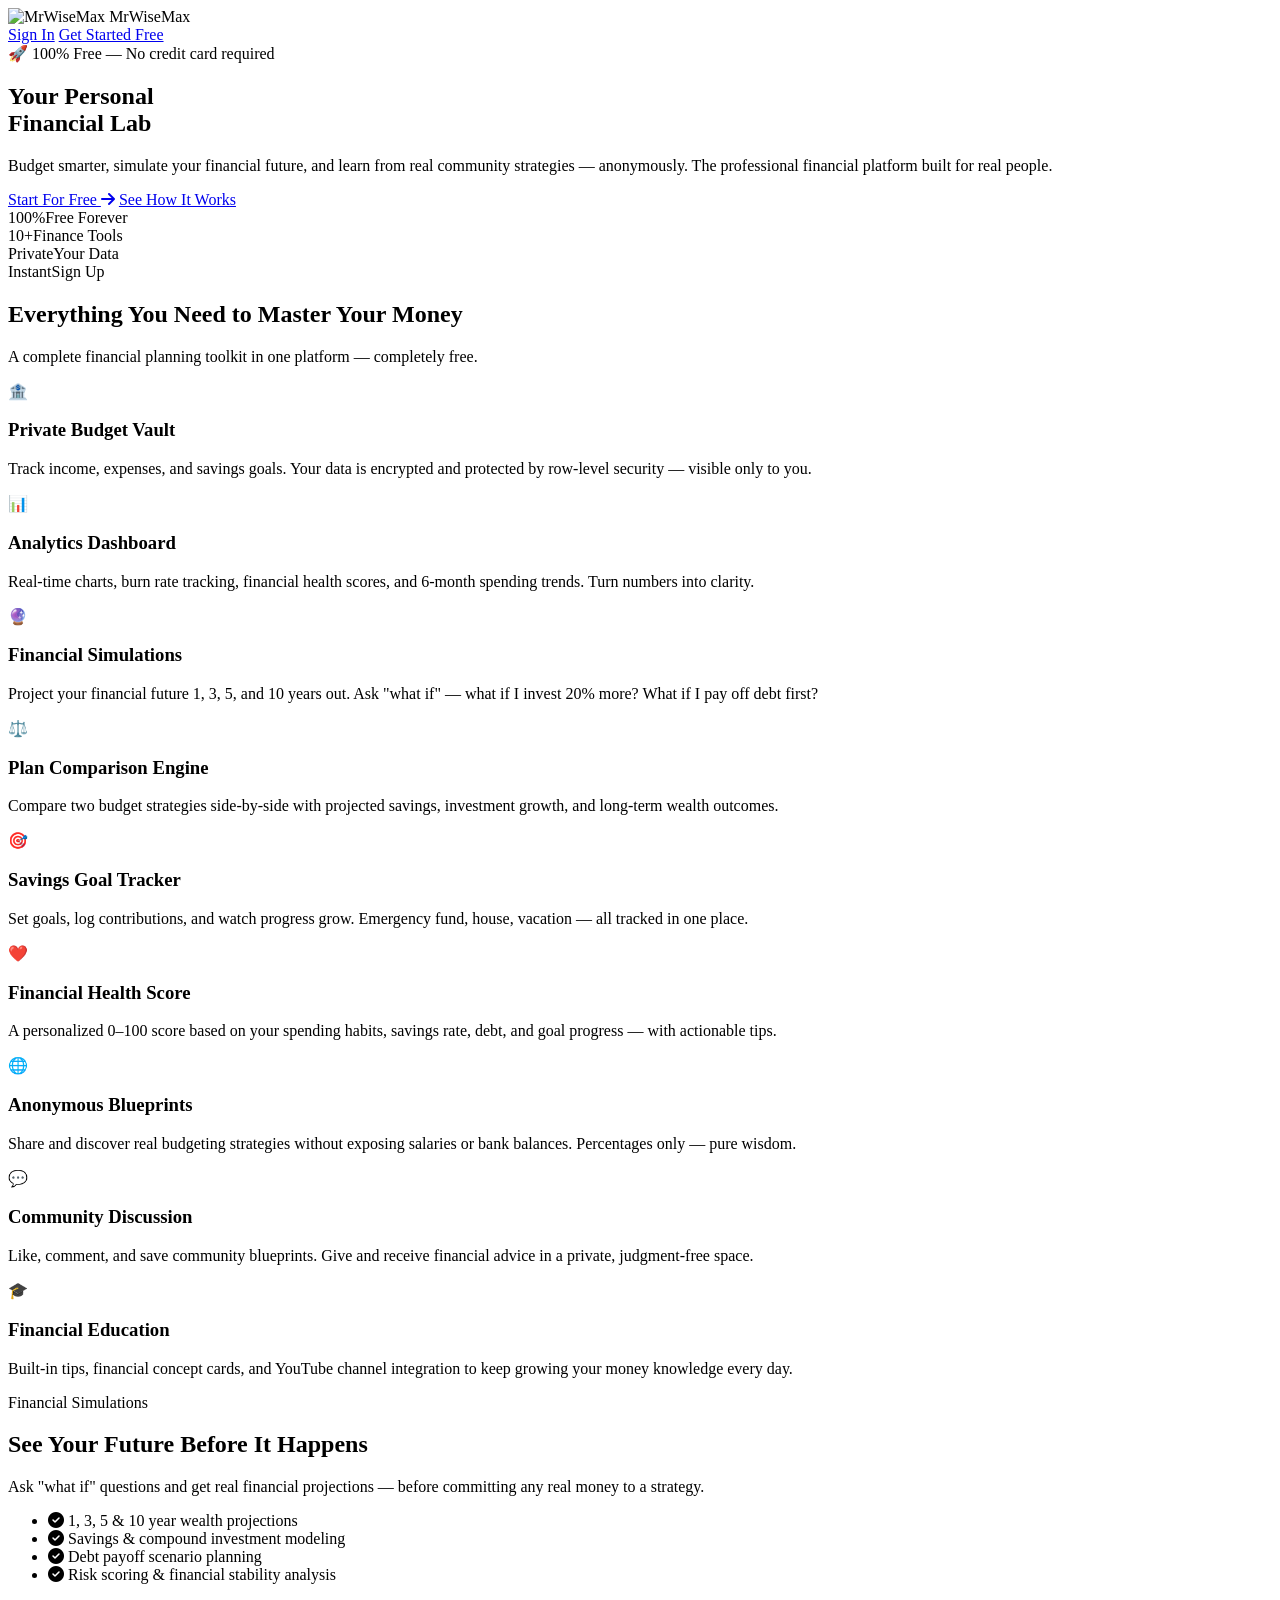
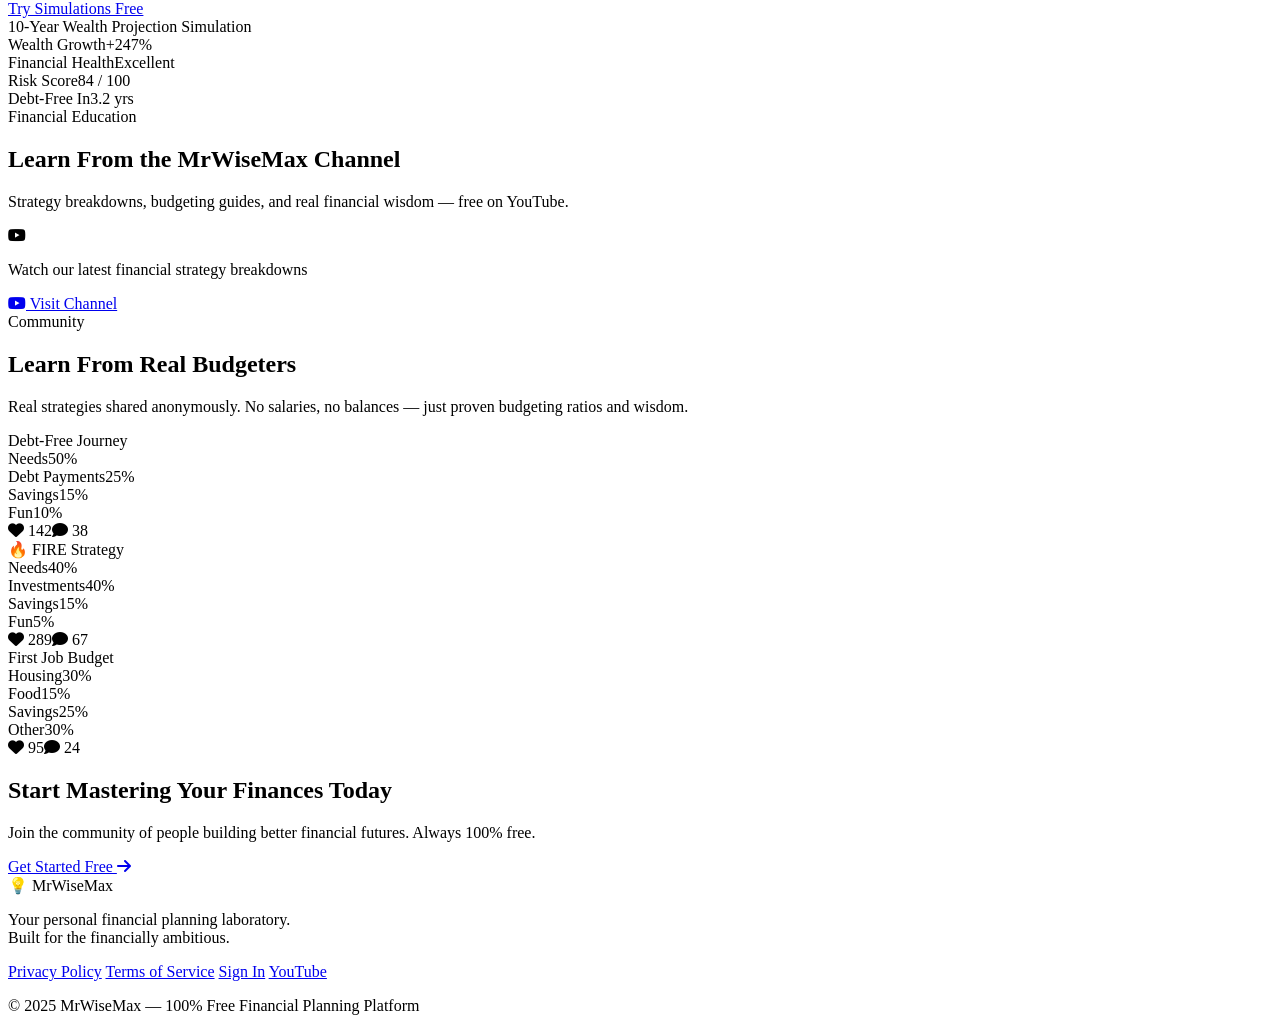
==== index.html @ e1ae7b1c "Add site-wide visitors counter Counts every page load on mrwisemax.com (a refresh by the same person" ====
<!DOCTYPE html>
<html lang="en">

<head>
  <meta charset="UTF-8">
  <meta name="viewport" content="width=device-width, initial-scale=1.0">
  <title>MrWiseMax — Your Personal Financial Lab</title>
  <meta name="description"
    content="Budget smarter, simulate your financial future, and share strategies anonymously. The professional financial planning platform. 100% Free.">
  <link rel="icon" type="image/x-icon" href="favicon.ico">
  <link rel="icon" type="image/svg+xml" href="favicon.svg">
  <link rel="icon" type="image/png" sizes="96x96" href="favicon-96x96.png">
  <link rel="apple-touch-icon" sizes="180x180" href="apple-touch-icon.png">
  <link rel="preconnect" href="https://fonts.googleapis.com">
  <link href="https://fonts.googleapis.com/css2?family=Inter:wght@400;500;600;700;800;900&display=swap"
    rel="stylesheet">
  <link rel="stylesheet" href="https://cdnjs.cloudflare.com/ajax/libs/font-awesome/6.5.0/css/all.min.css">
  <link rel="stylesheet" href="assets/css/style.css">
</head>

<body>

  <nav class="navbar">
    <div class="nav-container">
      <div class="nav-logo">
        <img src="mrwisemax-logo.webp" class="logo-icon logo-img" alt="MrWiseMax">
        <span class="logo-text">MrWiseMax</span>
      </div>
      <div class="nav-actions">
        <a href="budgeting-login.html" class="btn-nav">Sign In</a>
        <a href="budgeting-login.html" class="btn-primary">Get Started Free</a>
      </div>
    </div>
  </nav>

  <!-- Hero -->
  <section class="hero">
    <div class="hero-container">
      <div class="hero-badge">🚀 100% Free — No credit card required</div>
      <h1 class="hero-title">
        Your Personal<br>
        <span class="accent">Financial Lab</span>
      </h1>
      <p class="hero-subtitle">
        Budget smarter, simulate your financial future, and learn from real community strategies —
        anonymously. The professional financial platform built for real people.
      </p>
      <div class="hero-cta">
        <a href="budgeting-login.html" class="btn-primary btn-lg">Start For Free <i class="fas fa-arrow-right"></i></a>
        <a href="#features" class="btn-ghost btn-lg">See How It Works</a>
      </div>
      <div class="hero-stats">
        <div class="stat"><span class="stat-num">100%</span><span class="stat-label">Free Forever</span></div>
        <div class="stat-divider"></div>
        <div class="stat"><span class="stat-num">10+</span><span class="stat-label">Finance Tools</span></div>
        <div class="stat-divider"></div>
        <div class="stat"><span class="stat-num">Private</span><span class="stat-label">Your Data</span></div>
        <div class="stat-divider"></div>
        <div class="stat"><span class="stat-num">Instant</span><span class="stat-label">Sign Up</span></div>
      </div>
    </div>
  </section>

  <!-- Features -->
  <section id="features" class="features">
    <div class="container">
      <div class="section-header">
        <h2>Everything You Need to Master Your Money</h2>
        <p>A complete financial planning toolkit in one platform — completely free.</p>
      </div>
      <div class="features-grid">
        <div class="feature-card">
          <div class="feature-icon">🏦</div>
          <h3>Private Budget Vault</h3>
          <p>Track income, expenses, and savings goals. Your data is encrypted and protected by row-level security —
            visible only to you.</p>
        </div>
        <div class="feature-card">
          <div class="feature-icon">📊</div>
          <h3>Analytics Dashboard</h3>
          <p>Real-time charts, burn rate tracking, financial health scores, and 6-month spending trends. Turn numbers
            into clarity.</p>
        </div>
        <div class="feature-card">
          <div class="feature-icon">🔮</div>
          <h3>Financial Simulations</h3>
          <p>Project your financial future 1, 3, 5, and 10 years out. Ask "what if" — what if I invest 20% more? What if
            I pay off debt first?</p>
        </div>
        <div class="feature-card">
          <div class="feature-icon">⚖️</div>
          <h3>Plan Comparison Engine</h3>
          <p>Compare two budget strategies side-by-side with projected savings, investment growth, and long-term wealth
            outcomes.</p>
        </div>
        <div class="feature-card">
          <div class="feature-icon">🎯</div>
          <h3>Savings Goal Tracker</h3>
          <p>Set goals, log contributions, and watch progress grow. Emergency fund, house, vacation — all tracked in one
            place.</p>
        </div>
        <div class="feature-card">
          <div class="feature-icon">❤️</div>
          <h3>Financial Health Score</h3>
          <p>A personalized 0–100 score based on your spending habits, savings rate, debt, and goal progress — with
            actionable tips.</p>
        </div>
        <div class="feature-card">
          <div class="feature-icon">🌐</div>
          <h3>Anonymous Blueprints</h3>
          <p>Share and discover real budgeting strategies without exposing salaries or bank balances. Percentages only —
            pure wisdom.</p>
        </div>
        <div class="feature-card">
          <div class="feature-icon">💬</div>
          <h3>Community Discussion</h3>
          <p>Like, comment, and save community blueprints. Give and receive financial advice in a private, judgment-free
            space.</p>
        </div>
        <div class="feature-card">
          <div class="feature-icon">🎓</div>
          <h3>Financial Education</h3>
          <p>Built-in tips, financial concept cards, and YouTube channel integration to keep growing your money
            knowledge every day.</p>
        </div>
      </div>
    </div>
  </section>

  <!-- Simulation Preview -->
  <section class="simulation-preview">
    <div class="container">
      <div class="preview-layout">
        <div class="preview-content">
          <div class="section-tag">Financial Simulations</div>
          <h2>See Your Future Before It Happens</h2>
          <p>Ask "what if" questions and get real financial projections — before committing any real money to a
            strategy.</p>
          <ul class="preview-list">
            <li><i class="fas fa-check-circle"></i> 1, 3, 5 &amp; 10 year wealth projections</li>
            <li><i class="fas fa-check-circle"></i> Savings &amp; compound investment modeling</li>
            <li><i class="fas fa-check-circle"></i> Debt payoff scenario planning</li>
            <li><i class="fas fa-check-circle"></i> Risk scoring &amp; financial stability analysis</li>
          </ul>
          <a href="budgeting-login.html" class="btn-primary">Try Simulations Free</a>
        </div>
        <div class="preview-visual">
          <div class="sim-card">
            <div class="sim-header">
              <span>10-Year Wealth Projection</span>
              <span class="sim-badge">Simulation</span>
            </div>
            <div class="sim-chart-placeholder">
              <div class="chart-bar" style="height:12%"></div>
              <div class="chart-bar" style="height:22%"></div>
              <div class="chart-bar" style="height:35%"></div>
              <div class="chart-bar" style="height:48%"></div>
              <div class="chart-bar" style="height:60%"></div>
              <div class="chart-bar" style="height:70%"></div>
              <div class="chart-bar" style="height:80%"></div>
              <div class="chart-bar" style="height:88%"></div>
              <div class="chart-bar" style="height:94%"></div>
              <div class="chart-bar" style="height:100%"></div>
            </div>
            <div class="sim-stats">
              <div class="sim-stat"><span class="sim-label">Wealth Growth</span><span
                  class="sim-value accent">+247%</span></div>
              <div class="sim-stat"><span class="sim-label">Financial Health</span><span
                  class="sim-value">Excellent</span></div>
              <div class="sim-stat"><span class="sim-label">Risk Score</span><span class="sim-value">84 / 100</span>
              </div>
              <div class="sim-stat"><span class="sim-label">Debt-Free In</span><span class="sim-value accent">3.2
                  yrs</span></div>
            </div>
          </div>
        </div>
      </div>
    </div>
  </section>

  <!-- YouTube -->
  <section class="youtube-section">
    <div class="container">
      <div class="section-header">
        <div class="section-tag">Financial Education</div>
        <h2>Learn From the MrWiseMax Channel</h2>
        <p>Strategy breakdowns, budgeting guides, and real financial wisdom — free on YouTube.</p>
      </div>
      <div class="youtube-embed">
        <!-- To embed a real video, replace the div below with:
             <iframe width="100%" height="400" src="https://www.youtube.com/embed/VIDEO_ID"
               frameborder="0" allowfullscreen style="border-radius:16px"></iframe> -->
        <div class="yt-placeholder">
          <div class="yt-icon"><i class="fab fa-youtube"></i></div>
          <p>Watch our latest financial strategy breakdowns</p>
          <a href="https://youtube.com" target="_blank" rel="noopener" class="btn-primary">
            <i class="fab fa-youtube"></i> Visit Channel
          </a>
        </div>
      </div>
    </div>
  </section>

  <!-- Community Preview -->
  <section class="community-preview">
    <div class="container">
      <div class="section-header">
        <div class="section-tag">Community</div>
        <h2>Learn From Real Budgeters</h2>
        <p>Real strategies shared anonymously. No salaries, no balances — just proven budgeting ratios and wisdom.</p>
      </div>
      <div class="blueprint-preview-grid">
        <div class="blueprint-card-preview">
          <div class="bp-tag">Debt-Free Journey</div>
          <div class="bp-ratios">
            <div class="ratio-item"><span>Needs</span><span>50%</span></div>
            <div class="ratio-item"><span>Debt Payments</span><span>25%</span></div>
            <div class="ratio-item"><span>Savings</span><span>15%</span></div>
            <div class="ratio-item"><span>Fun</span><span>10%</span></div>
          </div>
          <div class="bp-footer"><span><i class="fas fa-heart"></i> 142</span><span><i class="fas fa-comment"></i>
              38</span></div>
        </div>
        <div class="blueprint-card-preview featured">
          <div class="bp-tag">🔥 FIRE Strategy</div>
          <div class="bp-ratios">
            <div class="ratio-item"><span>Needs</span><span>40%</span></div>
            <div class="ratio-item"><span>Investments</span><span>40%</span></div>
            <div class="ratio-item"><span>Savings</span><span>15%</span></div>
            <div class="ratio-item"><span>Fun</span><span>5%</span></div>
          </div>
          <div class="bp-footer"><span><i class="fas fa-heart"></i> 289</span><span><i class="fas fa-comment"></i>
              67</span></div>
        </div>
        <div class="blueprint-card-preview">
          <div class="bp-tag">First Job Budget</div>
          <div class="bp-ratios">
            <div class="ratio-item"><span>Housing</span><span>30%</span></div>
            <div class="ratio-item"><span>Food</span><span>15%</span></div>
            <div class="ratio-item"><span>Savings</span><span>25%</span></div>
            <div class="ratio-item"><span>Other</span><span>30%</span></div>
          </div>
          <div class="bp-footer"><span><i class="fas fa-heart"></i> 95</span><span><i class="fas fa-comment"></i>
              24</span></div>
        </div>
      </div>
    </div>
  </section>

  <!-- CTA -->
  <section class="cta-banner">
    <div class="container">
      <h2>Start Mastering Your Finances Today</h2>
      <p>Join the community of people building better financial futures. Always 100% free.</p>
      <a href="budgeting-login.html" class="btn-primary btn-lg">Get Started Free <i class="fas fa-arrow-right"></i></a>
    </div>
  </section>

  <!-- Footer -->
  <footer class="footer">
    <div class="container">
      <div class="footer-content">
        <div class="footer-brand">
          <span class="logo-text">💡 MrWiseMax</span>
          <p>Your personal financial planning laboratory.<br>Built for the financially ambitious.</p>
        </div>
        <div class="footer-links">
          <a href="#">Privacy Policy</a>
          <a href="#">Terms of Service</a>
          <a href="budgeting-login.html">Sign In</a>
          <a href="https://youtube.com" target="_blank">YouTube</a>
        </div>
      </div>
      <div class="footer-bottom">
        <p>© 2025 MrWiseMax — 100% Free Financial Planning Platform</p>
      </div>
    </div>
  </footer>

  <!-- Visitors counter (counts every page load) -->
  <script src="assets/js/visitors-counter.js"></script>

</body>

</html>
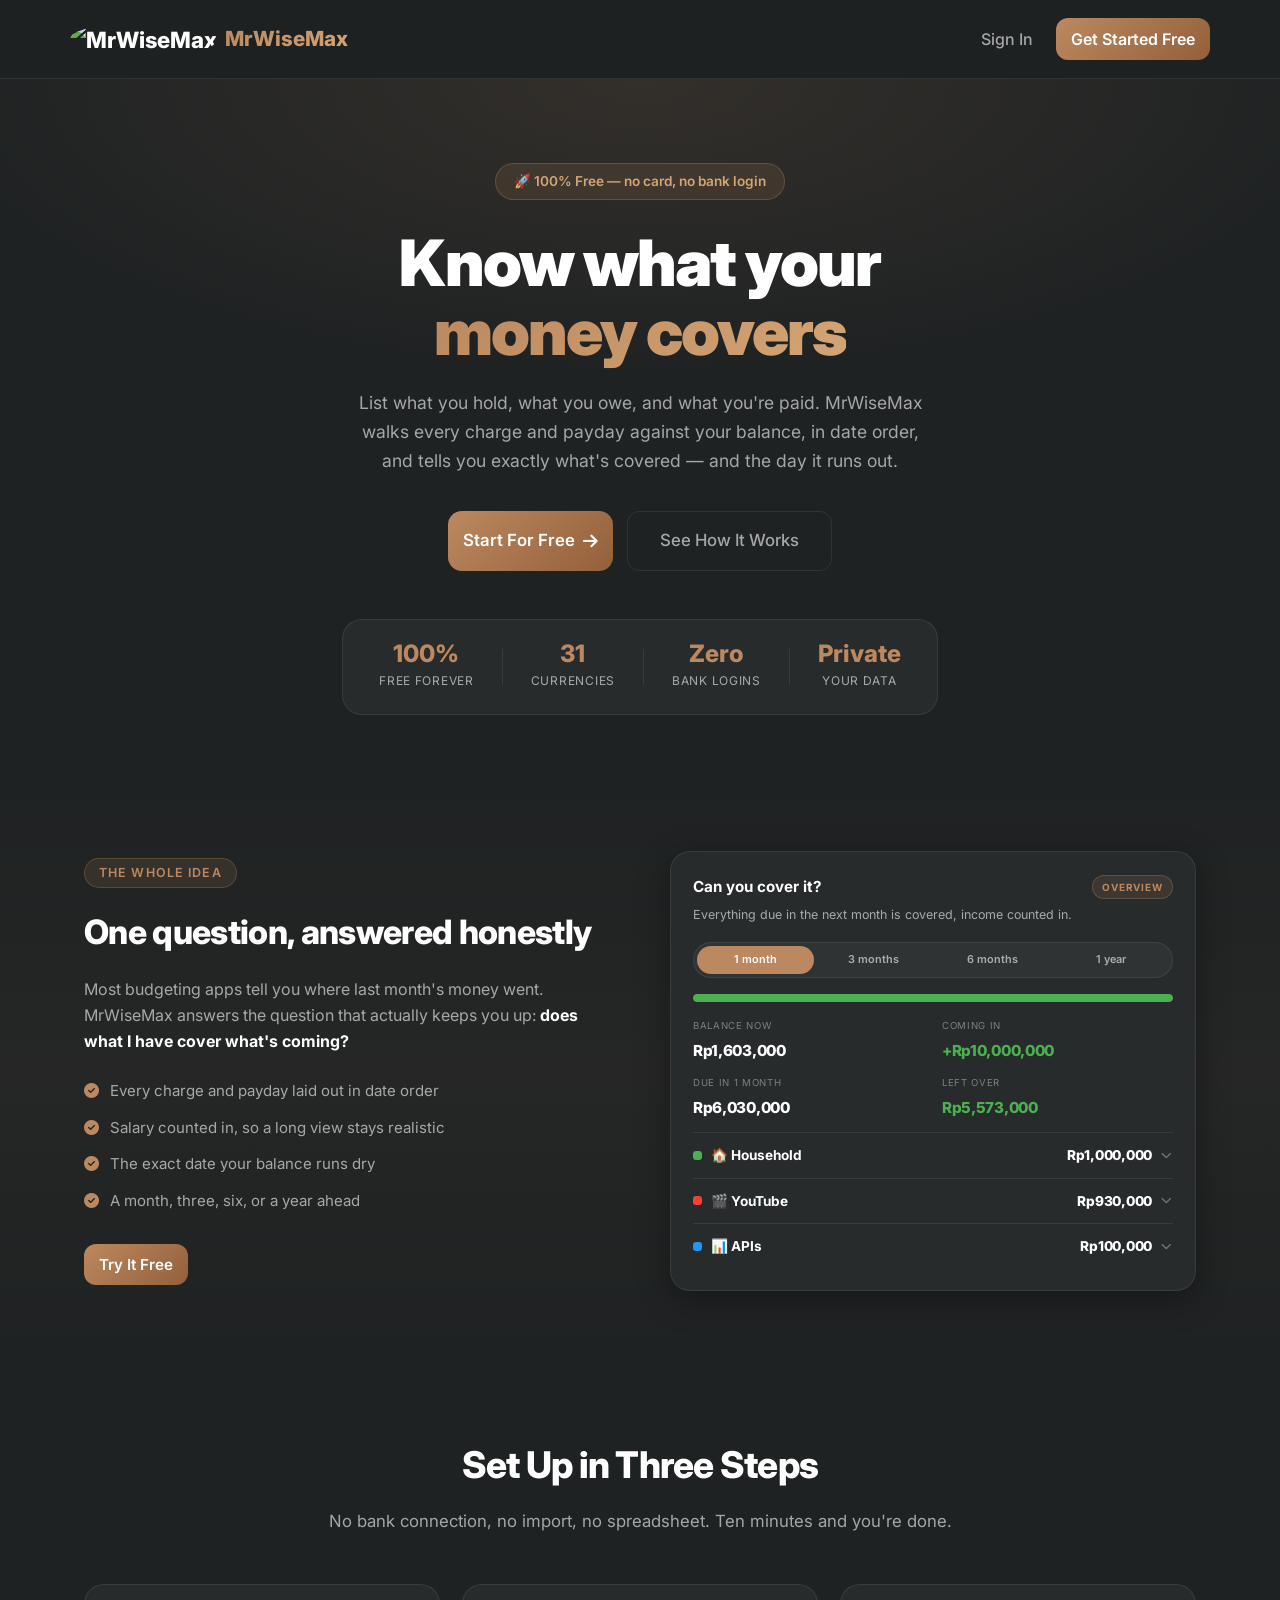
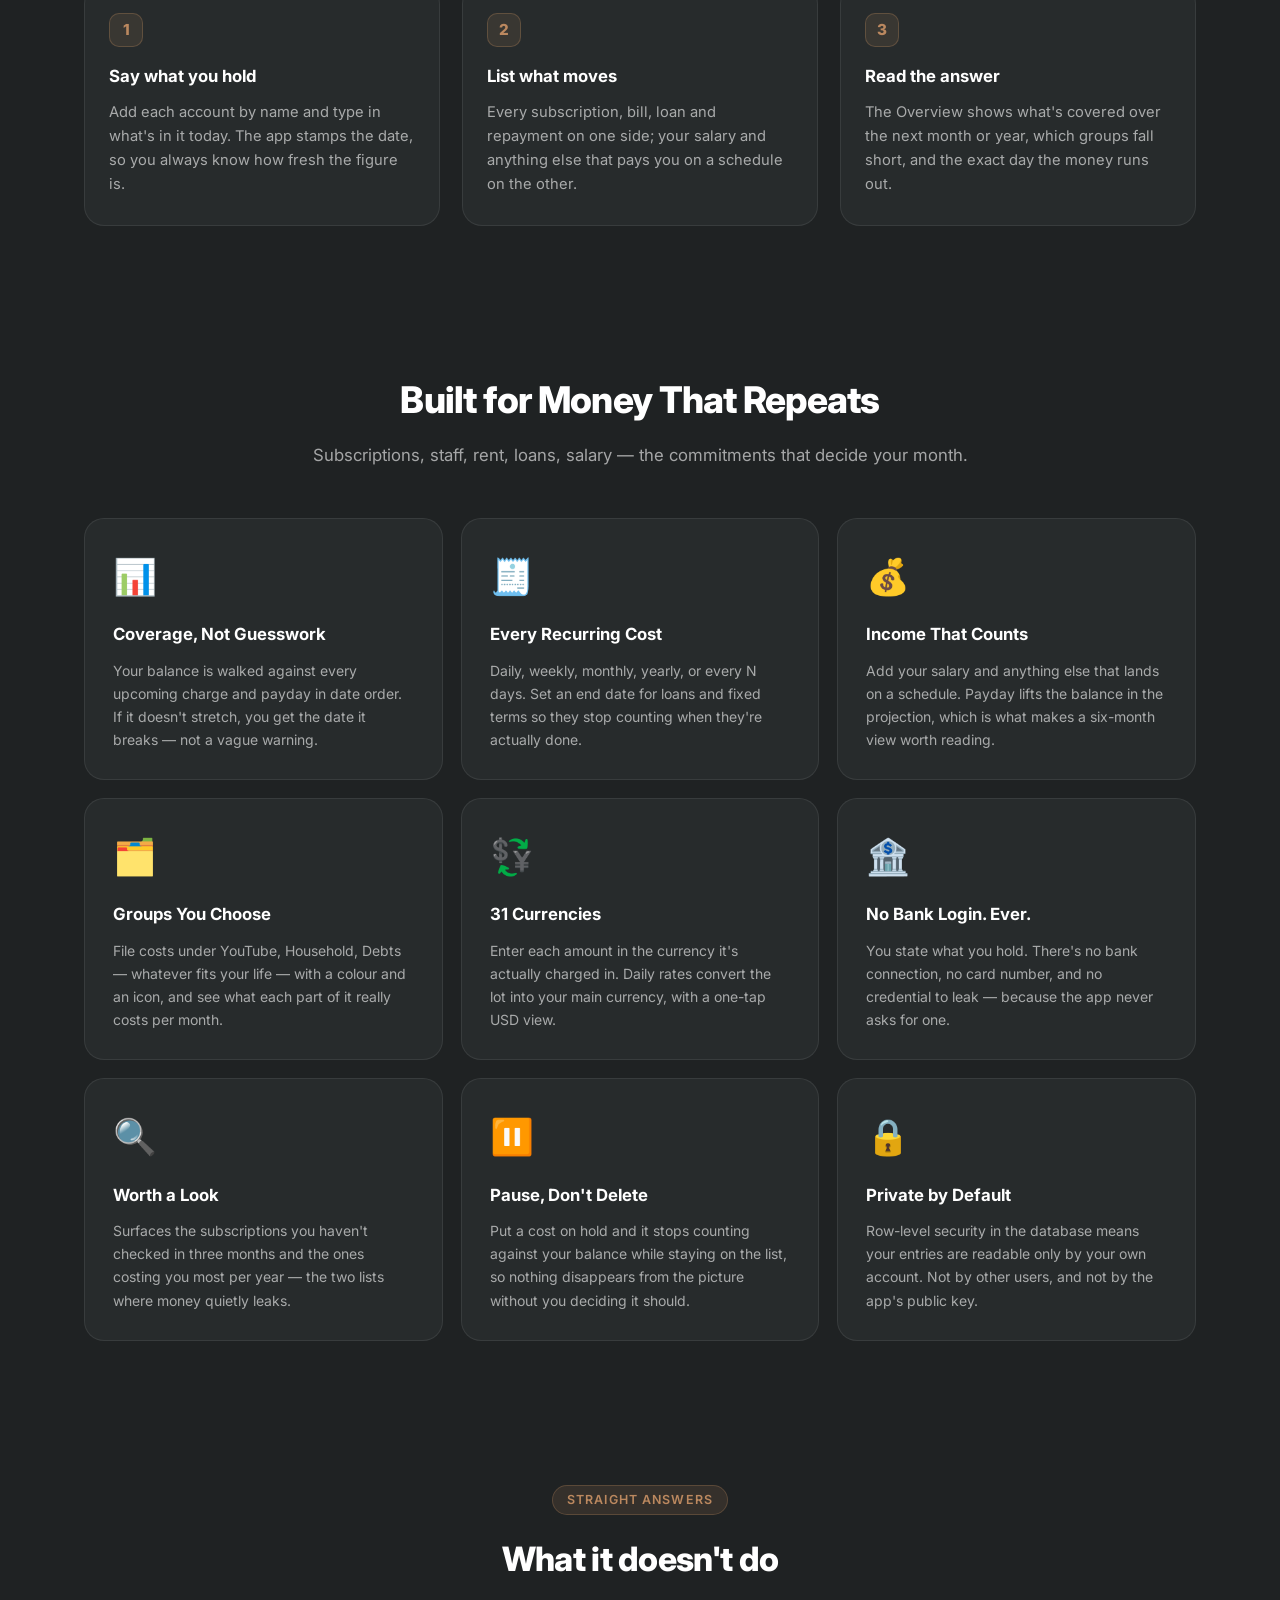
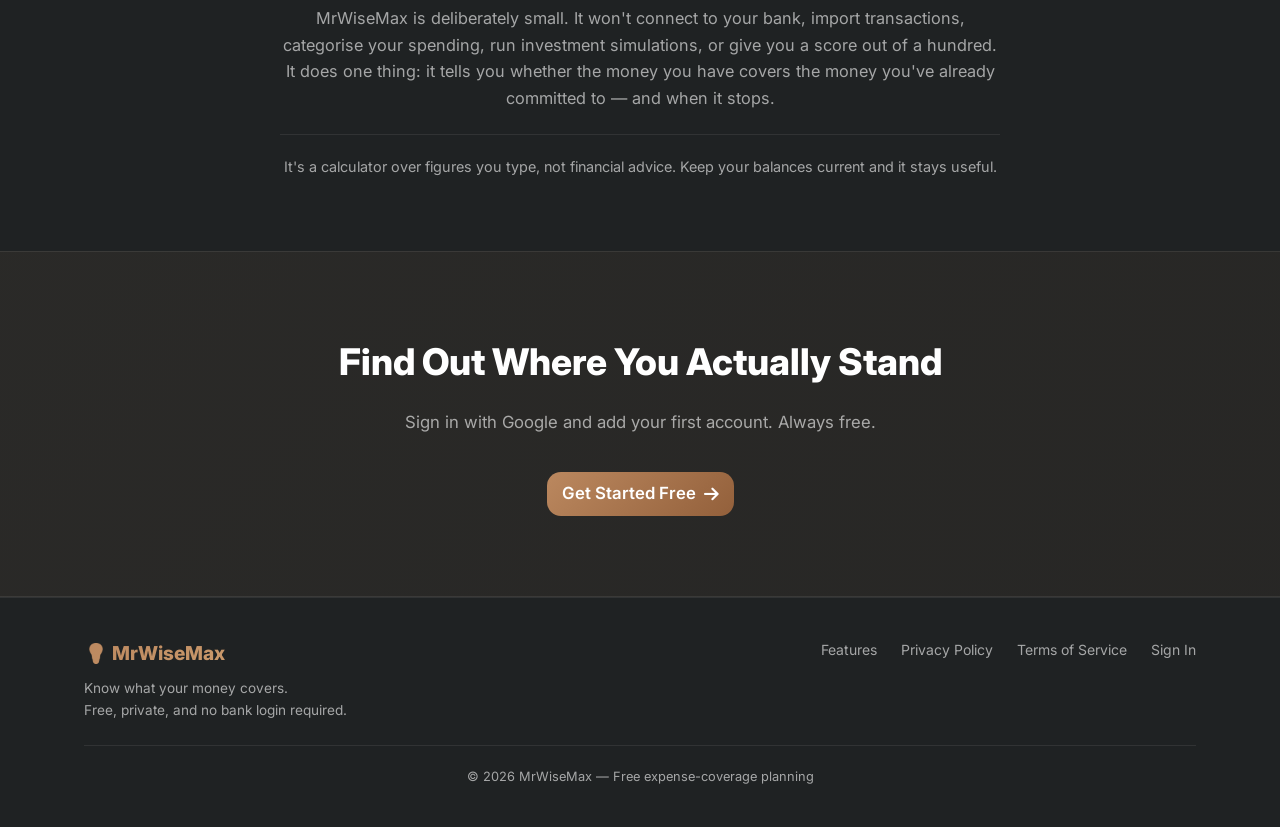
==== commit 3fe13664: "Add privacy and terms pages; retell the landing page The landing page still sold simulations, plan c" ====
--- a/index.html
+++ b/index.html
@@ -1,285 +1,279 @@
-<!DOCTYPE html>
-<html lang="en">
-
-<head>
-  <meta charset="UTF-8">
-  <meta name="viewport" content="width=device-width, initial-scale=1.0">
-  <title>MrWiseMax — Your Personal Financial Lab</title>
-  <meta name="description"
-    content="Budget smarter, simulate your financial future, and share strategies anonymously. The professional financial planning platform. 100% Free.">
-  <link rel="icon" type="image/x-icon" href="favicon.ico">
-  <link rel="icon" type="image/svg+xml" href="favicon.svg">
-  <link rel="icon" type="image/png" sizes="96x96" href="favicon-96x96.png">
-  <link rel="apple-touch-icon" sizes="180x180" href="apple-touch-icon.png">
-  <link rel="preconnect" href="https://fonts.googleapis.com">
-  <link href="https://fonts.googleapis.com/css2?family=Inter:wght@400;500;600;700;800;900&display=swap"
-    rel="stylesheet">
-  <link rel="stylesheet" href="https://cdnjs.cloudflare.com/ajax/libs/font-awesome/6.5.0/css/all.min.css">
-  <link rel="stylesheet" href="assets/css/style.css">
-</head>
-
-<body>
-
-  <nav class="navbar">
-    <div class="nav-container">
-      <div class="nav-logo">
-        <img src="mrwisemax-logo.webp" class="logo-icon logo-img" alt="MrWiseMax">
-        <span class="logo-text">MrWiseMax</span>
-      </div>
-      <div class="nav-actions">
-        <a href="budgeting-login.html" class="btn-nav">Sign In</a>
-        <a href="budgeting-login.html" class="btn-primary">Get Started Free</a>
-      </div>
-    </div>
-  </nav>
-
-  <!-- Hero -->
-  <section class="hero">
-    <div class="hero-container">
-      <div class="hero-badge">🚀 100% Free — No credit card required</div>
-      <h1 class="hero-title">
-        Your Personal<br>
-        <span class="accent">Financial Lab</span>
-      </h1>
-      <p class="hero-subtitle">
-        Budget smarter, simulate your financial future, and learn from real community strategies —
-        anonymously. The professional financial platform built for real people.
-      </p>
-      <div class="hero-cta">
-        <a href="budgeting-login.html" class="btn-primary btn-lg">Start For Free <i class="fas fa-arrow-right"></i></a>
-        <a href="#features" class="btn-ghost btn-lg">See How It Works</a>
-      </div>
-      <div class="hero-stats">
-        <div class="stat"><span class="stat-num">100%</span><span class="stat-label">Free Forever</span></div>
-        <div class="stat-divider"></div>
-        <div class="stat"><span class="stat-num">10+</span><span class="stat-label">Finance Tools</span></div>
-        <div class="stat-divider"></div>
-        <div class="stat"><span class="stat-num">Private</span><span class="stat-label">Your Data</span></div>
-        <div class="stat-divider"></div>
-        <div class="stat"><span class="stat-num">Instant</span><span class="stat-label">Sign Up</span></div>
-      </div>
-    </div>
-  </section>
-
-  <!-- Features -->
-  <section id="features" class="features">
-    <div class="container">
-      <div class="section-header">
-        <h2>Everything You Need to Master Your Money</h2>
-        <p>A complete financial planning toolkit in one platform — completely free.</p>
-      </div>
-      <div class="features-grid">
-        <div class="feature-card">
-          <div class="feature-icon">🏦</div>
-          <h3>Private Budget Vault</h3>
-          <p>Track income, expenses, and savings goals. Your data is encrypted and protected by row-level security —
-            visible only to you.</p>
-        </div>
-        <div class="feature-card">
-          <div class="feature-icon">📊</div>
-          <h3>Analytics Dashboard</h3>
-          <p>Real-time charts, burn rate tracking, financial health scores, and 6-month spending trends. Turn numbers
-            into clarity.</p>
-        </div>
-        <div class="feature-card">
-          <div class="feature-icon">🔮</div>
-          <h3>Financial Simulations</h3>
-          <p>Project your financial future 1, 3, 5, and 10 years out. Ask "what if" — what if I invest 20% more? What if
-            I pay off debt first?</p>
-        </div>
-        <div class="feature-card">
-          <div class="feature-icon">⚖️</div>
-          <h3>Plan Comparison Engine</h3>
-          <p>Compare two budget strategies side-by-side with projected savings, investment growth, and long-term wealth
-            outcomes.</p>
-        </div>
-        <div class="feature-card">
-          <div class="feature-icon">🎯</div>
-          <h3>Savings Goal Tracker</h3>
-          <p>Set goals, log contributions, and watch progress grow. Emergency fund, house, vacation — all tracked in one
-            place.</p>
-        </div>
-        <div class="feature-card">
-          <div class="feature-icon">❤️</div>
-          <h3>Financial Health Score</h3>
-          <p>A personalized 0–100 score based on your spending habits, savings rate, debt, and goal progress — with
-            actionable tips.</p>
-        </div>
-        <div class="feature-card">
-          <div class="feature-icon">🌐</div>
-          <h3>Anonymous Blueprints</h3>
-          <p>Share and discover real budgeting strategies without exposing salaries or bank balances. Percentages only —
-            pure wisdom.</p>
-        </div>
-        <div class="feature-card">
-          <div class="feature-icon">💬</div>
-          <h3>Community Discussion</h3>
-          <p>Like, comment, and save community blueprints. Give and receive financial advice in a private, judgment-free
-            space.</p>
-        </div>
-        <div class="feature-card">
-          <div class="feature-icon">🎓</div>
-          <h3>Financial Education</h3>
-          <p>Built-in tips, financial concept cards, and YouTube channel integration to keep growing your money
-            knowledge every day.</p>
-        </div>
-      </div>
-    </div>
-  </section>
-
-  <!-- Simulation Preview -->
-  <section class="simulation-preview">
-    <div class="container">
-      <div class="preview-layout">
-        <div class="preview-content">
-          <div class="section-tag">Financial Simulations</div>
-          <h2>See Your Future Before It Happens</h2>
-          <p>Ask "what if" questions and get real financial projections — before committing any real money to a
-            strategy.</p>
-          <ul class="preview-list">
-            <li><i class="fas fa-check-circle"></i> 1, 3, 5 &amp; 10 year wealth projections</li>
-            <li><i class="fas fa-check-circle"></i> Savings &amp; compound investment modeling</li>
-            <li><i class="fas fa-check-circle"></i> Debt payoff scenario planning</li>
-            <li><i class="fas fa-check-circle"></i> Risk scoring &amp; financial stability analysis</li>
-          </ul>
-          <a href="budgeting-login.html" class="btn-primary">Try Simulations Free</a>
-        </div>
-        <div class="preview-visual">
-          <div class="sim-card">
-            <div class="sim-header">
-              <span>10-Year Wealth Projection</span>
-              <span class="sim-badge">Simulation</span>
-            </div>
-            <div class="sim-chart-placeholder">
-              <div class="chart-bar" style="height:12%"></div>
-              <div class="chart-bar" style="height:22%"></div>
-              <div class="chart-bar" style="height:35%"></div>
-              <div class="chart-bar" style="height:48%"></div>
-              <div class="chart-bar" style="height:60%"></div>
-              <div class="chart-bar" style="height:70%"></div>
-              <div class="chart-bar" style="height:80%"></div>
-              <div class="chart-bar" style="height:88%"></div>
-              <div class="chart-bar" style="height:94%"></div>
-              <div class="chart-bar" style="height:100%"></div>
-            </div>
-            <div class="sim-stats">
-              <div class="sim-stat"><span class="sim-label">Wealth Growth</span><span
-                  class="sim-value accent">+247%</span></div>
-              <div class="sim-stat"><span class="sim-label">Financial Health</span><span
-                  class="sim-value">Excellent</span></div>
-              <div class="sim-stat"><span class="sim-label">Risk Score</span><span class="sim-value">84 / 100</span>
-              </div>
-              <div class="sim-stat"><span class="sim-label">Debt-Free In</span><span class="sim-value accent">3.2
-                  yrs</span></div>
-            </div>
-          </div>
-        </div>
-      </div>
-    </div>
-  </section>
-
-  <!-- YouTube -->
-  <section class="youtube-section">
-    <div class="container">
-      <div class="section-header">
-        <div class="section-tag">Financial Education</div>
-        <h2>Learn From the MrWiseMax Channel</h2>
-        <p>Strategy breakdowns, budgeting guides, and real financial wisdom — free on YouTube.</p>
-      </div>
-      <div class="youtube-embed">
-        <!-- To embed a real video, replace the div below with:
-             <iframe width="100%" height="400" src="https://www.youtube.com/embed/VIDEO_ID"
-               frameborder="0" allowfullscreen style="border-radius:16px"></iframe> -->
-        <div class="yt-placeholder">
-          <div class="yt-icon"><i class="fab fa-youtube"></i></div>
-          <p>Watch our latest financial strategy breakdowns</p>
-          <a href="https://youtube.com" target="_blank" rel="noopener" class="btn-primary">
-            <i class="fab fa-youtube"></i> Visit Channel
-          </a>
-        </div>
-      </div>
-    </div>
-  </section>
-
-  <!-- Community Preview -->
-  <section class="community-preview">
-    <div class="container">
-      <div class="section-header">
-        <div class="section-tag">Community</div>
-        <h2>Learn From Real Budgeters</h2>
-        <p>Real strategies shared anonymously. No salaries, no balances — just proven budgeting ratios and wisdom.</p>
-      </div>
-      <div class="blueprint-preview-grid">
-        <div class="blueprint-card-preview">
-          <div class="bp-tag">Debt-Free Journey</div>
-          <div class="bp-ratios">
-            <div class="ratio-item"><span>Needs</span><span>50%</span></div>
-            <div class="ratio-item"><span>Debt Payments</span><span>25%</span></div>
-            <div class="ratio-item"><span>Savings</span><span>15%</span></div>
-            <div class="ratio-item"><span>Fun</span><span>10%</span></div>
-          </div>
-          <div class="bp-footer"><span><i class="fas fa-heart"></i> 142</span><span><i class="fas fa-comment"></i>
-              38</span></div>
-        </div>
-        <div class="blueprint-card-preview featured">
-          <div class="bp-tag">🔥 FIRE Strategy</div>
-          <div class="bp-ratios">
-            <div class="ratio-item"><span>Needs</span><span>40%</span></div>
-            <div class="ratio-item"><span>Investments</span><span>40%</span></div>
-            <div class="ratio-item"><span>Savings</span><span>15%</span></div>
-            <div class="ratio-item"><span>Fun</span><span>5%</span></div>
-          </div>
-          <div class="bp-footer"><span><i class="fas fa-heart"></i> 289</span><span><i class="fas fa-comment"></i>
-              67</span></div>
-        </div>
-        <div class="blueprint-card-preview">
-          <div class="bp-tag">First Job Budget</div>
-          <div class="bp-ratios">
-            <div class="ratio-item"><span>Housing</span><span>30%</span></div>
-            <div class="ratio-item"><span>Food</span><span>15%</span></div>
-            <div class="ratio-item"><span>Savings</span><span>25%</span></div>
-            <div class="ratio-item"><span>Other</span><span>30%</span></div>
-          </div>
-          <div class="bp-footer"><span><i class="fas fa-heart"></i> 95</span><span><i class="fas fa-comment"></i>
-              24</span></div>
-        </div>
-      </div>
-    </div>
-  </section>
-
-  <!-- CTA -->
-  <section class="cta-banner">
-    <div class="container">
-      <h2>Start Mastering Your Finances Today</h2>
-      <p>Join the community of people building better financial futures. Always 100% free.</p>
-      <a href="budgeting-login.html" class="btn-primary btn-lg">Get Started Free <i class="fas fa-arrow-right"></i></a>
-    </div>
-  </section>
-
-  <!-- Footer -->
-  <footer class="footer">
-    <div class="container">
-      <div class="footer-content">
-        <div class="footer-brand">
-          <span class="logo-text">💡 MrWiseMax</span>
-          <p>Your personal financial planning laboratory.<br>Built for the financially ambitious.</p>
-        </div>
-        <div class="footer-links">
-          <a href="#">Privacy Policy</a>
-          <a href="#">Terms of Service</a>
-          <a href="budgeting-login.html">Sign In</a>
-          <a href="https://youtube.com" target="_blank">YouTube</a>
-        </div>
-      </div>
-      <div class="footer-bottom">
-        <p>© 2025 MrWiseMax — 100% Free Financial Planning Platform</p>
-      </div>
-    </div>
-  </footer>
-
-  <!-- Visitors counter (counts every page load) -->
-  <script src="assets/js/visitors-counter.js"></script>
-
-</body>
-
-</html>
+<!DOCTYPE html>
+<html lang="en">
+
+<head>
+  <meta charset="UTF-8">
+  <meta name="viewport" content="width=device-width, initial-scale=1.0">
+  <title>MrWiseMax — Know What Your Money Covers</title>
+  <meta name="description"
+    content="List your bills, subscriptions and salary, and MrWiseMax tells you exactly what your balance covers — and the date it runs out. Free, private, and no bank login.">
+  <link rel="icon" type="image/x-icon" href="favicon.ico">
+  <link rel="icon" type="image/svg+xml" href="favicon.svg">
+  <link rel="icon" type="image/png" sizes="96x96" href="favicon-96x96.png">
+  <link rel="apple-touch-icon" sizes="180x180" href="apple-touch-icon.png">
+  <link rel="preconnect" href="https://fonts.googleapis.com">
+  <link href="https://fonts.googleapis.com/css2?family=Inter:wght@400;500;600;700;800;900&display=swap"
+    rel="stylesheet">
+  <link rel="stylesheet" href="https://cdnjs.cloudflare.com/ajax/libs/font-awesome/6.5.0/css/all.min.css">
+  <link rel="stylesheet" href="assets/css/style.css">
+</head>
+
+<body>
+
+  <nav class="navbar">
+    <div class="nav-container">
+      <div class="nav-logo">
+        <img src="mrwisemax-logo.webp" class="logo-icon logo-img" alt="MrWiseMax">
+        <span class="logo-text">MrWiseMax</span>
+      </div>
+      <div class="nav-actions">
+        <a href="budgeting-login.html" class="btn-nav">Sign In</a>
+        <a href="budgeting-login.html" class="btn-primary">Get Started Free</a>
+      </div>
+    </div>
+  </nav>
+
+  <!-- Hero -->
+  <section class="hero">
+    <div class="hero-container">
+      <div class="hero-badge">🚀 100% Free — no card, no bank login</div>
+      <h1 class="hero-title">
+        Know what your<br>
+        <span class="accent">money covers</span>
+      </h1>
+      <p class="hero-subtitle">
+        List what you hold, what you owe, and what you're paid. MrWiseMax walks every charge and
+        payday against your balance, in date order, and tells you exactly what's covered — and the
+        day it runs out.
+      </p>
+      <div class="hero-cta">
+        <a href="budgeting-login.html" class="btn-primary btn-lg">Start For Free <i class="fas fa-arrow-right"></i></a>
+        <a href="#how" class="btn-ghost btn-lg">See How It Works</a>
+      </div>
+      <div class="hero-stats">
+        <div class="stat"><span class="stat-num">100%</span><span class="stat-label">Free Forever</span></div>
+        <div class="stat-divider"></div>
+        <div class="stat"><span class="stat-num">31</span><span class="stat-label">Currencies</span></div>
+        <div class="stat-divider"></div>
+        <div class="stat"><span class="stat-num">Zero</span><span class="stat-label">Bank Logins</span></div>
+        <div class="stat-divider"></div>
+        <div class="stat"><span class="stat-num">Private</span><span class="stat-label">Your Data</span></div>
+      </div>
+    </div>
+  </section>
+
+  <!-- The core idea -->
+  <section class="coverage-preview" id="how">
+    <div class="container">
+      <div class="preview-layout">
+        <div class="preview-content">
+          <div class="section-tag">The Whole Idea</div>
+          <h2>One question, answered honestly</h2>
+          <p>
+            Most budgeting apps tell you where last month's money went. MrWiseMax answers the question
+            that actually keeps you up: <strong>does what I have cover what's coming?</strong>
+          </p>
+          <ul class="preview-list">
+            <li><i class="fas fa-check-circle"></i> Every charge and payday laid out in date order</li>
+            <li><i class="fas fa-check-circle"></i> Salary counted in, so a long view stays realistic</li>
+            <li><i class="fas fa-check-circle"></i> The exact date your balance runs dry</li>
+            <li><i class="fas fa-check-circle"></i> A month, three, six, or a year ahead</li>
+          </ul>
+          <a href="budgeting-login.html" class="btn-primary">Try It Free</a>
+        </div>
+        <div class="preview-visual">
+          <div class="cov-card" role="img"
+            aria-label="Example coverage card showing a balance of 1,603,000 rupiah plus 10,000,000 coming in, against 6,030,000 due, leaving 5,573,000.">
+            <div class="cov-card-head">
+              <span>Can you cover it?</span>
+              <span class="cov-card-badge">Overview</span>
+            </div>
+            <p class="cov-card-sub">Everything due in the next month is covered, income counted in.</p>
+            <div class="cov-card-seg">
+              <span class="on">1 month</span><span>3 months</span><span>6 months</span><span>1 year</span>
+            </div>
+            <div class="cov-card-bar"><div class="cov-card-fill"></div></div>
+            <div class="cov-card-figs">
+              <div><span>Balance now</span><strong>Rp1,603,000</strong></div>
+              <div><span>Coming in</span><strong class="up">+Rp10,000,000</strong></div>
+              <div><span>Due in 1 month</span><strong>Rp6,030,000</strong></div>
+              <div><span>Left over</span><strong class="up">Rp5,573,000</strong></div>
+            </div>
+            <div class="cov-card-groups">
+              <div class="cov-card-group">
+                <span class="dot" style="background:#4CAF50"></span>
+                <span class="nm">🏠 Household</span>
+                <span class="amt">Rp1,000,000</span>
+                <i class="fas fa-chevron-down"></i>
+              </div>
+              <div class="cov-card-group">
+                <span class="dot" style="background:#F44336"></span>
+                <span class="nm">🎬 YouTube</span>
+                <span class="amt">Rp930,000</span>
+                <i class="fas fa-chevron-down"></i>
+              </div>
+              <div class="cov-card-group">
+                <span class="dot" style="background:#2196F3"></span>
+                <span class="nm">📊 APIs</span>
+                <span class="amt">Rp100,000</span>
+                <i class="fas fa-chevron-down"></i>
+              </div>
+            </div>
+          </div>
+        </div>
+      </div>
+    </div>
+  </section>
+
+  <!-- Three steps -->
+  <section class="steps">
+    <div class="container">
+      <div class="section-header">
+        <h2>Set Up in Three Steps</h2>
+        <p>No bank connection, no import, no spreadsheet. Ten minutes and you're done.</p>
+      </div>
+      <div class="steps-grid">
+        <div class="step-card">
+          <div class="step-num">1</div>
+          <h3>Say what you hold</h3>
+          <p>Add each account by name and type in what's in it today. The app stamps the date, so you
+            always know how fresh the figure is.</p>
+        </div>
+        <div class="step-card">
+          <div class="step-num">2</div>
+          <h3>List what moves</h3>
+          <p>Every subscription, bill, loan and repayment on one side; your salary and anything else
+            that pays you on a schedule on the other.</p>
+        </div>
+        <div class="step-card">
+          <div class="step-num">3</div>
+          <h3>Read the answer</h3>
+          <p>The Overview shows what's covered over the next month or year, which groups fall short,
+            and the exact day the money runs out.</p>
+        </div>
+      </div>
+    </div>
+  </section>
+
+  <!-- Features -->
+  <section id="features" class="features">
+    <div class="container">
+      <div class="section-header">
+        <h2>Built for Money That Repeats</h2>
+        <p>Subscriptions, staff, rent, loans, salary — the commitments that decide your month.</p>
+      </div>
+      <div class="features-grid">
+        <div class="feature-card">
+          <div class="feature-icon">📊</div>
+          <h3>Coverage, Not Guesswork</h3>
+          <p>Your balance is walked against every upcoming charge and payday in date order. If it
+            doesn't stretch, you get the date it breaks — not a vague warning.</p>
+        </div>
+        <div class="feature-card">
+          <div class="feature-icon">🧾</div>
+          <h3>Every Recurring Cost</h3>
+          <p>Daily, weekly, monthly, yearly, or every N days. Set an end date for loans and fixed
+            terms so they stop counting when they're actually done.</p>
+        </div>
+        <div class="feature-card">
+          <div class="feature-icon">💰</div>
+          <h3>Income That Counts</h3>
+          <p>Add your salary and anything else that lands on a schedule. Payday lifts the balance in
+            the projection, which is what makes a six-month view worth reading.</p>
+        </div>
+        <div class="feature-card">
+          <div class="feature-icon">🗂️</div>
+          <h3>Groups You Choose</h3>
+          <p>File costs under YouTube, Household, Debts — whatever fits your life — with a colour and
+            an icon, and see what each part of it really costs per month.</p>
+        </div>
+        <div class="feature-card">
+          <div class="feature-icon">💱</div>
+          <h3>31 Currencies</h3>
+          <p>Enter each amount in the currency it's actually charged in. Daily rates convert the lot
+            into your main currency, with a one-tap USD view.</p>
+        </div>
+        <div class="feature-card">
+          <div class="feature-icon">🏦</div>
+          <h3>No Bank Login. Ever.</h3>
+          <p>You state what you hold. There's no bank connection, no card number, and no credential to
+            leak — because the app never asks for one.</p>
+        </div>
+        <div class="feature-card">
+          <div class="feature-icon">🔍</div>
+          <h3>Worth a Look</h3>
+          <p>Surfaces the subscriptions you haven't checked in three months and the ones costing you
+            most per year — the two lists where money quietly leaks.</p>
+        </div>
+        <div class="feature-card">
+          <div class="feature-icon">⏸️</div>
+          <h3>Pause, Don't Delete</h3>
+          <p>Put a cost on hold and it stops counting against your balance while staying on the list,
+            so nothing disappears from the picture without you deciding it should.</p>
+        </div>
+        <div class="feature-card">
+          <div class="feature-icon">🔒</div>
+          <h3>Private by Default</h3>
+          <p>Row-level security in the database means your entries are readable only by your own
+            account. Not by other users, and not by the app's public key.</p>
+        </div>
+      </div>
+    </div>
+  </section>
+
+  <!-- Honesty section -->
+  <section class="honesty">
+    <div class="container">
+      <div class="honesty-inner">
+        <div class="section-tag">Straight Answers</div>
+        <h2>What it doesn't do</h2>
+        <p>
+          MrWiseMax is deliberately small. It won't connect to your bank, import transactions,
+          categorise your spending, run investment simulations, or give you a score out of a hundred.
+          It does one thing: it tells you whether the money you have covers the money you've already
+          committed to — and when it stops.
+        </p>
+        <p class="honesty-note">
+          It's a calculator over figures you type, not financial advice. Keep your balances current and
+          it stays useful.
+        </p>
+      </div>
+    </div>
+  </section>
+
+  <!-- CTA -->
+  <section class="cta-banner">
+    <div class="container">
+      <h2>Find Out Where You Actually Stand</h2>
+      <p>Sign in with Google and add your first account. Always free.</p>
+      <a href="budgeting-login.html" class="btn-primary btn-lg">Get Started Free <i class="fas fa-arrow-right"></i></a>
+    </div>
+  </section>
+
+  <!-- Footer -->
+  <footer class="footer">
+    <div class="container">
+      <div class="footer-content">
+        <div class="footer-brand">
+          <span class="logo-text">💡 MrWiseMax</span>
+          <p>Know what your money covers.<br>Free, private, and no bank login required.</p>
+        </div>
+        <div class="footer-links">
+          <a href="#features">Features</a>
+          <a href="privacy.html">Privacy Policy</a>
+          <a href="terms.html">Terms of Service</a>
+          <a href="budgeting-login.html">Sign In</a>
+        </div>
+      </div>
+      <div class="footer-bottom">
+        <p>© 2026 MrWiseMax — Free expense-coverage planning</p>
+      </div>
+    </div>
+  </footer>
+
+  <!-- Visitors counter (counts every page load) -->
+  <script src="assets/js/visitors-counter.js"></script>
+
+</body>
+
+</html>
--- a/assets/css/style.css
+++ b/assets/css/style.css
@@ -0,0 +1,749 @@
+/* ============================================================
+   MrWiseMax — Landing Page Styles
+   ============================================================ */
+
+:root {
+  --bg: #1F2223;
+  --bg-card: #272B2C;
+  --bg-hover: #2E3234;
+  --primary: #BB885F;
+  --secondary: #93603B;
+  --primary-lt: #D4A574;
+  --text: #FFFFFF;
+  --text-muted: rgba(255, 255, 255, 0.6);
+  --border: rgba(255, 255, 255, 0.08);
+  --success: #4CAF50;
+  --radius: 12px;
+  --radius-lg: 20px;
+  --shadow: 0 8px 32px rgba(0, 0, 0, 0.35);
+  --ease: 0.2s ease;
+}
+
+*,
+*::before,
+*::after {
+  box-sizing: border-box;
+  margin: 0;
+  padding: 0;
+}
+
+html {
+  scroll-behavior: smooth;
+}
+
+body {
+  font-family: 'Inter', system-ui, -apple-system, sans-serif;
+  background: var(--bg);
+  color: var(--text);
+  line-height: 1.65;
+  -webkit-font-smoothing: antialiased;
+}
+
+a {
+  color: var(--primary);
+  text-decoration: none;
+}
+
+img {
+  max-width: 100%;
+  display: block;
+}
+
+.container {
+  max-width: 1160px;
+  margin: 0 auto;
+  padding: 0 24px;
+}
+
+/* ── Buttons ─────────────────────────────────────────────── */
+.btn-primary {
+  display: inline-flex;
+  align-items: center;
+  gap: 8px;
+  background: linear-gradient(135deg, var(--primary), var(--secondary));
+  color: #fff;
+  padding: 8px 15px !important;
+  border-radius: var(--radius);
+  font-weight: 600;
+  font-size: 0.95rem;
+  border: none;
+  cursor: pointer;
+  transition: opacity var(--ease), transform var(--ease);
+  text-decoration: none;
+}
+
+.btn-primary:hover {
+  opacity: 0.88;
+  transform: translateY(-2px);
+  color: #fff;
+}
+
+.btn-primary.btn-lg {
+  padding: 15px 32px;
+  font-size: 1.05rem;
+  border-radius: 14px;
+}
+
+.btn-ghost {
+  display: inline-flex;
+  align-items: center;
+  gap: 8px;
+  background: transparent;
+  color: var(--text-muted);
+  padding: 12px 24px;
+  border-radius: var(--radius);
+  font-weight: 500;
+  font-size: 0.95rem;
+  border: 1px solid var(--border);
+  cursor: pointer;
+  transition: all var(--ease);
+  text-decoration: none;
+}
+
+.btn-ghost:hover {
+  color: var(--text);
+  border-color: rgba(255, 255, 255, 0.2);
+}
+
+.btn-ghost.btn-lg {
+  padding: 15px 32px;
+  font-size: 1.05rem;
+}
+
+.btn-nav {
+  color: var(--text-muted);
+  font-weight: 500;
+  padding: 8px 16px;
+  border-radius: 8px;
+  transition: color var(--ease);
+  text-decoration: none;
+}
+
+.btn-nav:hover {
+  color: var(--text);
+}
+
+/* ── Navbar ──────────────────────────────────────────────── */
+.navbar {
+  position: sticky;
+  top: 0;
+  z-index: 100;
+  background: rgba(31, 34, 35, 0.93);
+  backdrop-filter: blur(12px);
+  border-bottom: 1px solid var(--border);
+  padding: 16px 0;
+}
+
+.nav-container {
+  max-width: 1160px;
+  margin: 0 auto;
+  padding: 0 10px;
+  display: flex;
+  align-items: center;
+  justify-content: space-between;
+}
+
+.nav-logo {
+  display: flex;
+  align-items: center;
+  font-size: 1.3rem;
+  font-weight: 800;
+  gap: 8px;
+}
+
+.logo-icon {
+  font-size: 1.4rem;
+  border-radius: 50%;
+}
+.logo-img {
+  height: 2.2rem;
+  width: auto;
+  object-fit: contain;
+  display: block;
+}
+
+.logo-text {
+  background: linear-gradient(135deg, var(--primary), var(--primary-lt));
+  -webkit-background-clip: text;
+  -webkit-text-fill-color: transparent;
+}
+
+.nav-actions {
+  display: flex;
+  align-items: center;
+  gap: 8px;
+}
+
+.nav-actions a {
+  font-size: 1rem;
+  padding: 10px 15px;
+}
+
+/* ── Hero ────────────────────────────────────────────────── */
+.hero {
+  padding: 84px 0 64px;
+  text-align: center;
+  background: radial-gradient(ellipse 80% 60% at 50% 0%, rgba(187, 136, 95, 0.13) 0%, transparent 70%);
+}
+
+.hero-container {
+  max-width: 740px;
+  margin: 0 auto;
+  padding: 0 24px;
+}
+
+.hero-badge {
+  display: inline-flex;
+  align-items: center;
+  gap: 6px;
+  background: rgba(187, 136, 95, 0.14);
+  border: 1px solid rgba(187, 136, 95, 0.3);
+  color: var(--primary-lt);
+  padding: 6px 18px;
+  border-radius: 100px;
+  font-size: 0.85rem;
+  font-weight: 600;
+  margin-bottom: 28px;
+}
+
+.hero-title {
+  font-size: clamp(2.4rem, 6vw, 4rem);
+  font-weight: 900;
+  line-height: 1.08;
+  margin-bottom: 22px;
+  letter-spacing: -0.03em;
+}
+
+.hero-title .accent {
+  background: linear-gradient(135deg, var(--primary), var(--primary-lt));
+  -webkit-background-clip: text;
+  -webkit-text-fill-color: transparent;
+}
+
+.hero-subtitle {
+  font-size: 1.1rem;
+  color: var(--text-muted);
+  max-width: 580px;
+  margin: 0 auto 36px;
+}
+
+.hero-cta {
+  display: flex;
+  gap: 14px;
+  justify-content: center;
+  flex-wrap: wrap;
+  margin-bottom: 48px;
+}
+
+.hero-stats {
+  display: flex;
+  align-items: center;
+  justify-content: center;
+  gap: 28px;
+  padding: 22px 36px;
+  background: var(--bg-card);
+  border-radius: var(--radius-lg);
+  border: 1px solid var(--border);
+  flex-wrap: wrap;
+  display: inline-flex;
+}
+
+.stat {
+  text-align: center;
+}
+
+.stat-num {
+  display: block;
+  font-size: 1.5rem;
+  font-weight: 800;
+  color: var(--primary);
+  line-height: 1;
+}
+
+.stat-label {
+  font-size: 0.75rem;
+  color: var(--text-muted);
+  text-transform: uppercase;
+  letter-spacing: 0.06em;
+  margin-top: 2px;
+}
+
+.stat-divider {
+  width: 1px;
+  height: 36px;
+  background: var(--border);
+}
+
+/* ── Section Shared ──────────────────────────────────────── */
+.section-header {
+  text-align: center;
+  margin-bottom: 48px;
+}
+
+.section-header h2 {
+  font-size: clamp(1.7rem, 4vw, 2.3rem);
+  font-weight: 800;
+  margin-bottom: 12px;
+  letter-spacing: -0.02em;
+}
+
+.section-header p {
+  color: var(--text-muted);
+  font-size: 1.05rem;
+}
+
+.section-tag {
+  display: inline-block;
+  background: rgba(187, 136, 95, 0.14);
+  border: 1px solid rgba(187, 136, 95, 0.28);
+  color: var(--primary);
+  padding: 4px 14px;
+  border-radius: 100px;
+  font-size: 0.78rem;
+  font-weight: 600;
+  text-transform: uppercase;
+  letter-spacing: 0.09em;
+  margin-bottom: 16px;
+}
+
+/* ── Features ────────────────────────────────────────────── */
+.features {
+  padding: 72px 0;
+}
+
+.features-grid {
+  display: grid;
+  grid-template-columns: repeat(auto-fit, minmax(300px, 1fr));
+  gap: 18px;
+}
+
+.feature-card {
+  background: var(--bg-card);
+  border: 1px solid var(--border);
+  border-radius: var(--radius-lg);
+  padding: 28px;
+  transition: all var(--ease);
+}
+
+.feature-card:hover {
+  border-color: rgba(187, 136, 95, 0.3);
+  transform: translateY(-3px);
+  box-shadow: var(--shadow);
+}
+
+.feature-icon {
+  font-size: 2.2rem;
+  margin-bottom: 16px;
+}
+
+.feature-card h3 {
+  font-size: 1.05rem;
+  font-weight: 700;
+  margin-bottom: 10px;
+}
+
+.feature-card p {
+  color: var(--text-muted);
+  font-size: 0.875rem;
+  line-height: 1.65;
+}
+
+/* ── Coverage Preview ────────────────────────────────────── */
+.coverage-preview {
+  padding: 72px 0;
+  background: linear-gradient(180deg, transparent, rgba(187, 136, 95, 0.04), transparent);
+}
+
+.preview-layout {
+  display: grid;
+  grid-template-columns: 1fr 1fr;
+  gap: 60px;
+  align-items: center;
+}
+
+.preview-content h2 {
+  font-size: clamp(1.6rem, 3.4vw, 2.1rem);
+  font-weight: 800;
+  letter-spacing: -0.02em;
+  margin-bottom: 16px;
+}
+
+.preview-content p {
+  color: var(--text-muted);
+  margin-bottom: 24px;
+}
+
+.preview-content strong {
+  color: var(--text);
+  font-weight: 700;
+}
+
+.preview-list {
+  list-style: none;
+  margin-bottom: 30px;
+}
+
+.preview-list li {
+  display: flex;
+  align-items: flex-start;
+  gap: 11px;
+  margin-bottom: 12px;
+  color: var(--text-muted);
+  font-size: 0.94rem;
+}
+
+.preview-list li i {
+  color: var(--primary);
+  margin-top: 4px;
+  flex-shrink: 0;
+}
+
+/* ── Coverage card mock ──────────────────────────────────── */
+/* A still of the real Overview card. Kept in plain markup rather than a
+   screenshot so it stays sharp on any display and readable to a screen
+   reader through the aria-label on the container. */
+.cov-card {
+  background: var(--bg-card);
+  border: 1px solid var(--border);
+  border-radius: var(--radius-lg);
+  padding: 22px;
+  box-shadow: var(--shadow);
+}
+
+.cov-card-head {
+  display: flex;
+  align-items: center;
+  justify-content: space-between;
+  gap: 12px;
+  font-weight: 700;
+  font-size: 0.95rem;
+}
+
+.cov-card-badge {
+  font-size: 0.62rem;
+  font-weight: 700;
+  text-transform: uppercase;
+  letter-spacing: 0.09em;
+  color: var(--primary);
+  background: rgba(187, 136, 95, 0.14);
+  border: 1px solid rgba(187, 136, 95, 0.3);
+  padding: 3px 9px;
+  border-radius: 100px;
+  flex-shrink: 0;
+}
+
+.cov-card-sub {
+  font-size: 0.78rem;
+  color: var(--text-muted);
+  margin: 6px 0 16px;
+}
+
+.cov-card-seg {
+  display: flex;
+  gap: 2px;
+  padding: 3px;
+  background: rgba(255, 255, 255, 0.04);
+  border: 1px solid var(--border);
+  border-radius: 100px;
+  margin-bottom: 16px;
+}
+
+.cov-card-seg span {
+  flex: 1;
+  text-align: center;
+  font-size: 0.68rem;
+  font-weight: 600;
+  color: var(--text-muted);
+  padding: 5px 4px;
+  border-radius: 100px;
+  white-space: nowrap;
+}
+
+.cov-card-seg span.on {
+  background: var(--primary);
+  color: #fff;
+}
+
+.cov-card-bar {
+  height: 8px;
+  border-radius: 100px;
+  background: rgba(244, 67, 54, 0.22);
+  overflow: hidden;
+}
+
+.cov-card-fill {
+  height: 100%;
+  width: 100%;
+  border-radius: 100px;
+  background: var(--success);
+}
+
+.cov-card-figs {
+  display: grid;
+  grid-template-columns: 1fr 1fr;
+  gap: 12px 18px;
+  margin: 16px 0 4px;
+}
+
+.cov-card-figs span {
+  display: block;
+  font-size: 0.6rem;
+  text-transform: uppercase;
+  letter-spacing: 0.07em;
+  color: rgba(255, 255, 255, 0.4);
+  margin-bottom: 3px;
+}
+
+.cov-card-figs strong {
+  font-size: 0.95rem;
+  font-weight: 800;
+  letter-spacing: -0.02em;
+}
+
+.cov-card-figs strong.up {
+  color: var(--success);
+}
+
+.cov-card-groups {
+  margin-top: 12px;
+}
+
+.cov-card-group {
+  display: grid;
+  grid-template-columns: 9px minmax(0, 1fr) auto 12px;
+  align-items: center;
+  gap: 9px;
+  padding: 11px 0;
+  border-top: 1px solid var(--border);
+}
+
+.cov-card-group .dot {
+  width: 9px;
+  height: 9px;
+  border-radius: 3px;
+}
+
+.cov-card-group .nm {
+  font-size: 0.85rem;
+  font-weight: 700;
+  white-space: nowrap;
+  overflow: hidden;
+  text-overflow: ellipsis;
+}
+
+.cov-card-group .amt {
+  font-size: 0.85rem;
+  font-weight: 800;
+  letter-spacing: -0.02em;
+  white-space: nowrap;
+}
+
+.cov-card-group i {
+  font-size: 0.68rem;
+  color: rgba(255, 255, 255, 0.35);
+}
+
+/* ── Three steps ─────────────────────────────────────────── */
+.steps {
+  padding: 72px 0;
+}
+
+.steps-grid {
+  display: grid;
+  grid-template-columns: repeat(auto-fit, minmax(260px, 1fr));
+  gap: 22px;
+}
+
+.step-card {
+  background: var(--bg-card);
+  border: 1px solid var(--border);
+  border-radius: var(--radius-lg);
+  padding: 28px 24px;
+  transition: border-color var(--ease), transform var(--ease);
+}
+
+.step-card:hover {
+  border-color: rgba(187, 136, 95, 0.4);
+  transform: translateY(-3px);
+}
+
+.step-num {
+  width: 34px;
+  height: 34px;
+  border-radius: 10px;
+  display: flex;
+  align-items: center;
+  justify-content: center;
+  font-weight: 800;
+  font-size: 0.95rem;
+  color: var(--primary);
+  background: rgba(187, 136, 95, 0.13);
+  border: 1px solid rgba(187, 136, 95, 0.3);
+  margin-bottom: 16px;
+}
+
+.step-card h3 {
+  font-size: 1.05rem;
+  font-weight: 700;
+  margin-bottom: 9px;
+}
+
+.step-card p {
+  color: var(--text-muted);
+  font-size: 0.92rem;
+}
+
+/* ── What it doesn't do ──────────────────────────────────── */
+.honesty {
+  padding: 72px 0;
+}
+
+.honesty-inner {
+  max-width: 720px;
+  margin: 0 auto;
+  text-align: center;
+}
+
+.honesty-inner h2 {
+  font-size: clamp(1.6rem, 3.4vw, 2.1rem);
+  font-weight: 800;
+  letter-spacing: -0.02em;
+  margin-bottom: 18px;
+}
+
+.honesty-inner p {
+  color: var(--text-muted);
+  font-size: 1.02rem;
+}
+
+.honesty-note {
+  margin-top: 22px;
+  padding-top: 20px;
+  border-top: 1px solid var(--border);
+  font-size: 0.9rem !important;
+}
+
+
+/* ── CTA Banner ──────────────────────────────────────────── */
+.cta-banner {
+  padding: 80px 0;
+  text-align: center;
+  background: linear-gradient(135deg, rgba(187, 136, 95, 0.07), rgba(147, 96, 59, 0.07));
+  border-top: 1px solid var(--border);
+  border-bottom: 1px solid var(--border);
+}
+
+.cta-banner h2 {
+  font-size: clamp(1.7rem, 4vw, 2.3rem);
+  font-weight: 800;
+  margin-bottom: 16px;
+}
+
+.cta-banner p {
+  color: var(--text-muted);
+  margin-bottom: 36px;
+  font-size: 1.05rem;
+}
+
+/* ── Footer ──────────────────────────────────────────────── */
+.footer {
+  padding: 40px 0;
+  border-top: 1px solid var(--border);
+}
+
+.footer-content {
+  display: flex;
+  justify-content: space-between;
+  align-items: flex-start;
+  gap: 32px;
+  margin-bottom: 24px;
+  flex-wrap: wrap;
+}
+
+.footer-brand .logo-text {
+  font-size: 1.2rem;
+  font-weight: 800;
+  display: block;
+  margin-bottom: 8px;
+}
+
+.footer-brand p {
+  color: var(--text-muted);
+  font-size: 0.85rem;
+  line-height: 1.6;
+}
+
+.footer-links {
+  display: flex;
+  gap: 24px;
+  flex-wrap: wrap;
+}
+
+.footer-links a {
+  color: var(--text-muted);
+  font-size: 0.875rem;
+  transition: color var(--ease);
+}
+
+.footer-links a:hover {
+  color: var(--text);
+}
+
+.footer-bottom {
+  text-align: center;
+  color: var(--text-muted);
+  font-size: 0.8rem;
+  padding-top: 20px;
+  border-top: 1px solid var(--border);
+}
+
+/* ── Responsive ──────────────────────────────────────────── */
+@media (max-width: 768px) {
+  .preview-layout {
+    grid-template-columns: 1fr;
+  }
+
+  .preview-visual {
+    order: -1;
+  }
+
+  .hero-stats {
+    gap: 20px;
+  }
+
+  .stat-divider {
+    display: none;
+  }
+
+  .footer-content {
+    flex-direction: column;
+  }
+
+  .hero,
+  .features,
+  .coverage-preview,
+  .steps,
+  .honesty,
+  .cta-banner {
+    padding: 48px 0;
+  }
+
+  .cov-card {
+    padding: 18px;
+  }
+
+  .cov-card-seg span {
+    font-size: 0.62rem;
+    padding: 5px 2px;
+  }
+}
+
+@media (max-width: 480px) {
+  .nav-actions .btn-nav {
+    display: none;
+  }
+
+  .hero-title {
+    font-size: 2.1rem;
+  }
+}
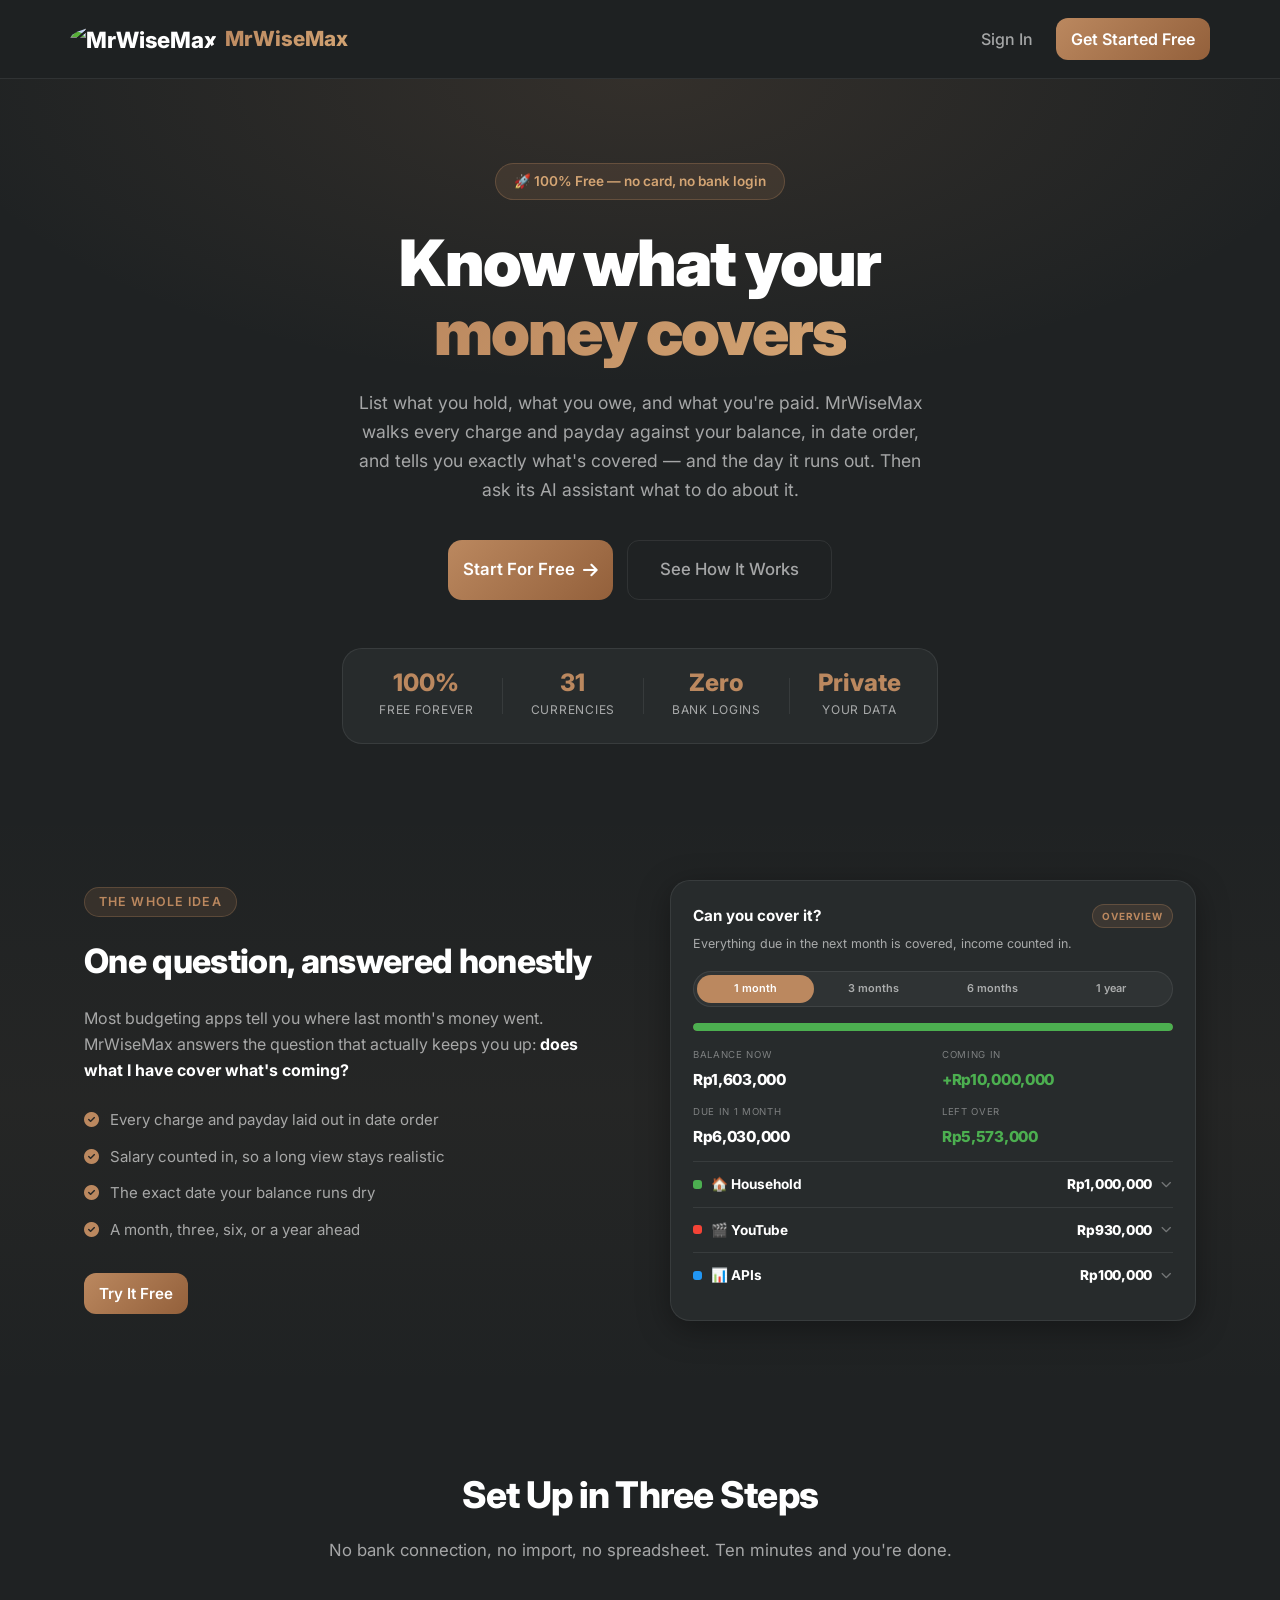
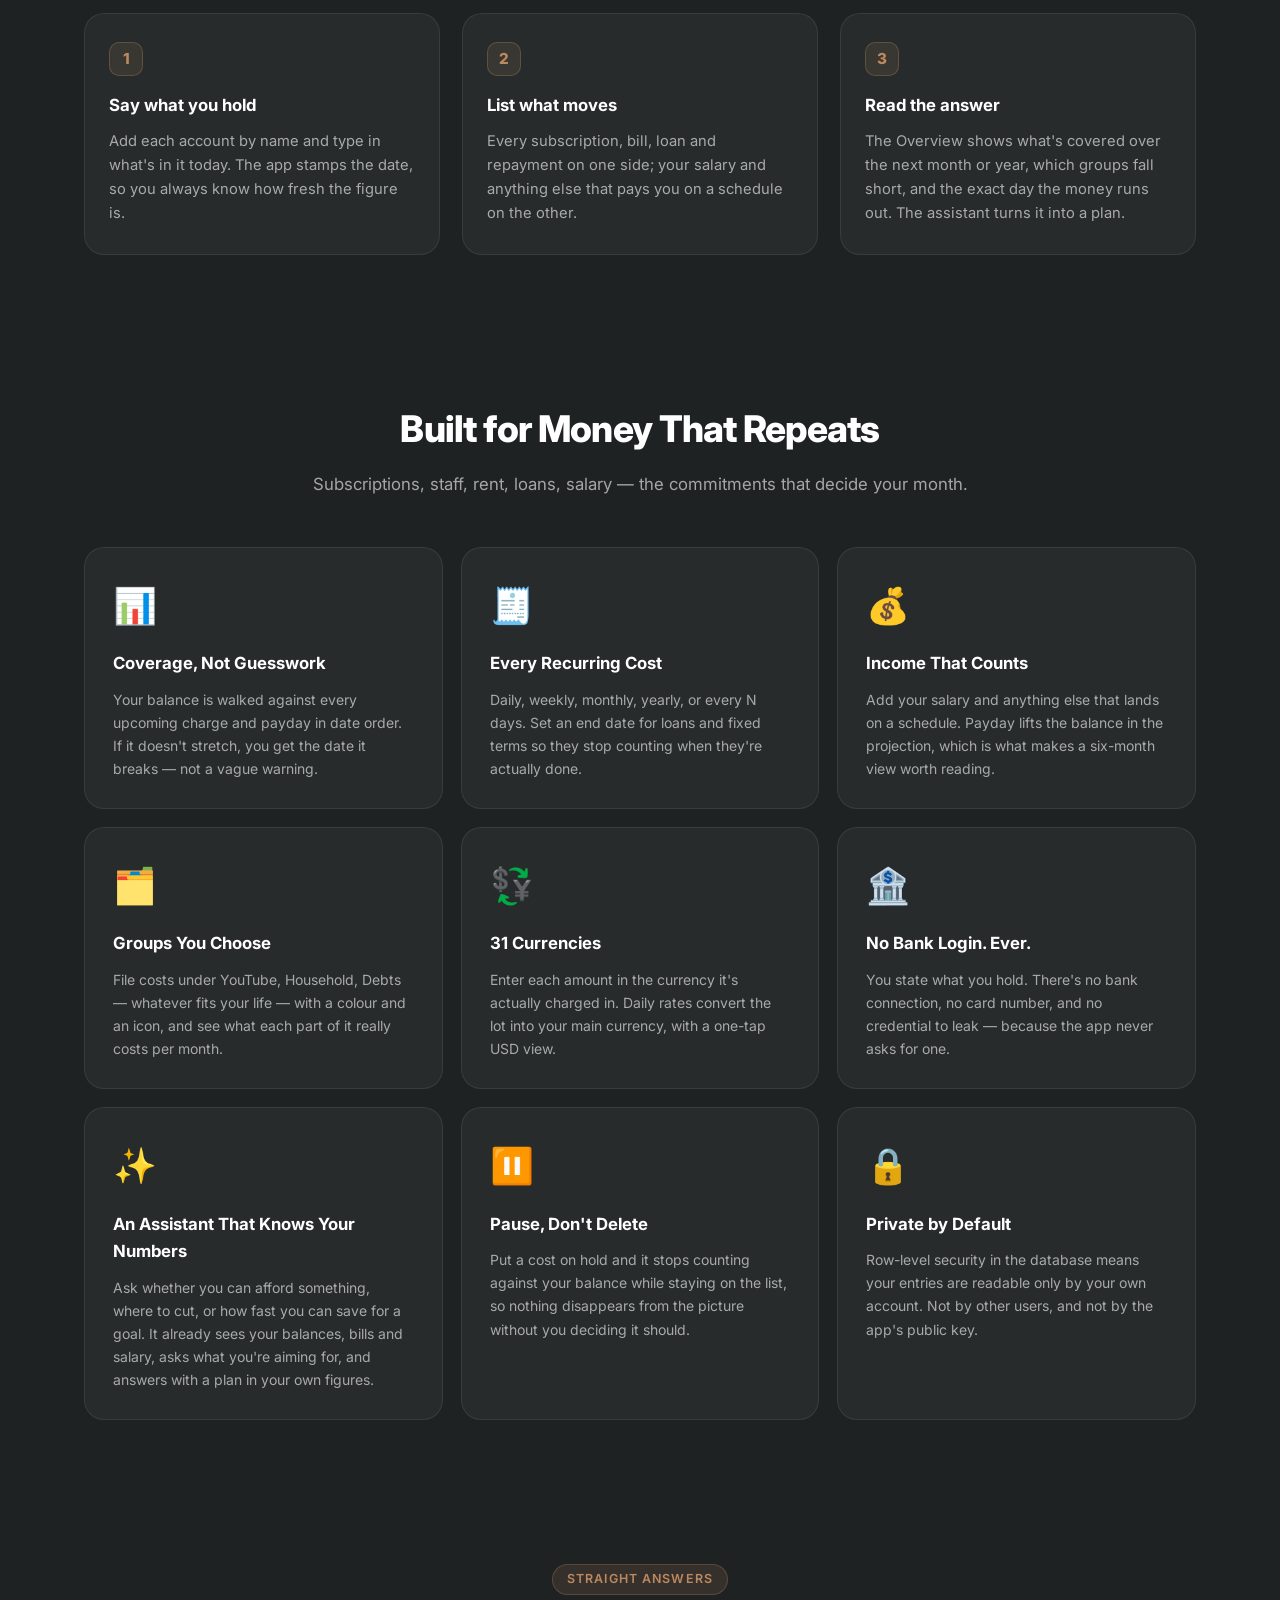
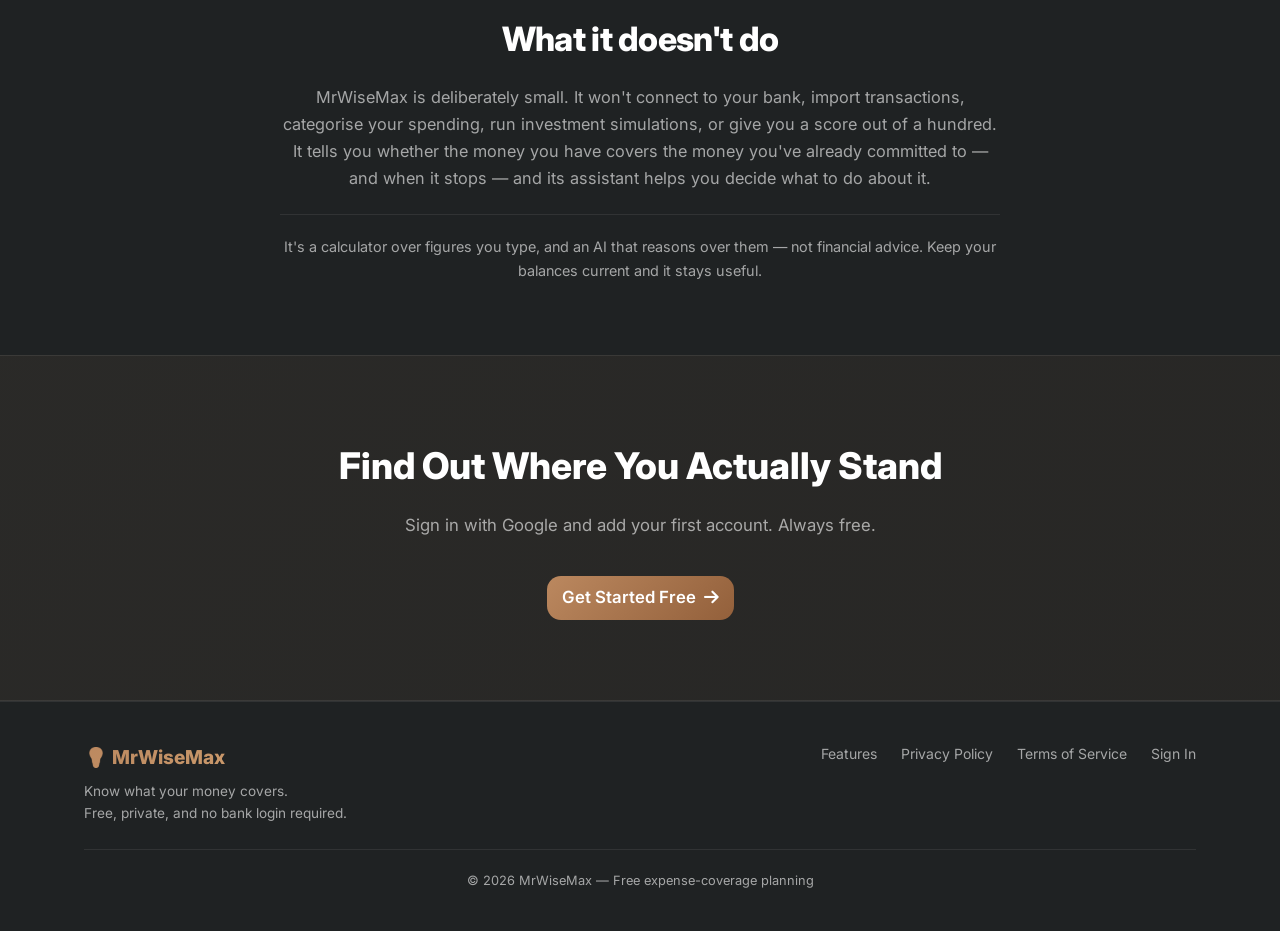
==== commit ff4ad3d5: "Add an AI assistant powered by Google Gemini A new Assistant page, beside Overview, Income and Expen" ====
--- a/index.html
+++ b/index.html
@@ -6,7 +6,7 @@
   <meta name="viewport" content="width=device-width, initial-scale=1.0">
   <title>MrWiseMax — Know What Your Money Covers</title>
   <meta name="description"
-    content="List your bills, subscriptions and salary, and MrWiseMax tells you exactly what your balance covers — and the date it runs out. Free, private, and no bank login.">
+    content="List your bills, subscriptions and salary, and MrWiseMax tells you exactly what your balance covers — and the date it runs out. Then ask its AI assistant what to do about it. Free, private, and no bank login.">
   <link rel="icon" type="image/x-icon" href="favicon.ico">
   <link rel="icon" type="image/svg+xml" href="favicon.svg">
   <link rel="icon" type="image/png" sizes="96x96" href="favicon-96x96.png">
@@ -44,7 +44,7 @@
       <p class="hero-subtitle">
         List what you hold, what you owe, and what you're paid. MrWiseMax walks every charge and
         payday against your balance, in date order, and tells you exactly what's covered — and the
-        day it runs out.
+        day it runs out. Then ask its AI assistant what to do about it.
       </p>
       <div class="hero-cta">
         <a href="budgeting-login.html" class="btn-primary btn-lg">Start For Free <i class="fas fa-arrow-right"></i></a>
@@ -149,7 +149,7 @@
           <div class="step-num">3</div>
           <h3>Read the answer</h3>
           <p>The Overview shows what's covered over the next month or year, which groups fall short,
-            and the exact day the money runs out.</p>
+            and the exact day the money runs out. The assistant turns it into a plan.</p>
         </div>
       </div>
     </div>
@@ -200,10 +200,11 @@
             leak — because the app never asks for one.</p>
         </div>
         <div class="feature-card">
-          <div class="feature-icon">🔍</div>
-          <h3>Worth a Look</h3>
-          <p>Surfaces the subscriptions you haven't checked in three months and the ones costing you
-            most per year — the two lists where money quietly leaks.</p>
+          <div class="feature-icon">✨</div>
+          <h3>An Assistant That Knows Your Numbers</h3>
+          <p>Ask whether you can afford something, where to cut, or how fast you can save for a goal.
+            It already sees your balances, bills and salary, asks what you're aiming for, and answers
+            with a plan in your own figures.</p>
         </div>
         <div class="feature-card">
           <div class="feature-icon">⏸️</div>
@@ -230,12 +231,12 @@
         <p>
           MrWiseMax is deliberately small. It won't connect to your bank, import transactions,
           categorise your spending, run investment simulations, or give you a score out of a hundred.
-          It does one thing: it tells you whether the money you have covers the money you've already
-          committed to — and when it stops.
+          It tells you whether the money you have covers the money you've already committed to — and
+          when it stops — and its assistant helps you decide what to do about it.
         </p>
         <p class="honesty-note">
-          It's a calculator over figures you type, not financial advice. Keep your balances current and
-          it stays useful.
+          It's a calculator over figures you type, and an AI that reasons over them — not financial
+          advice. Keep your balances current and it stays useful.
         </p>
       </div>
     </div>
